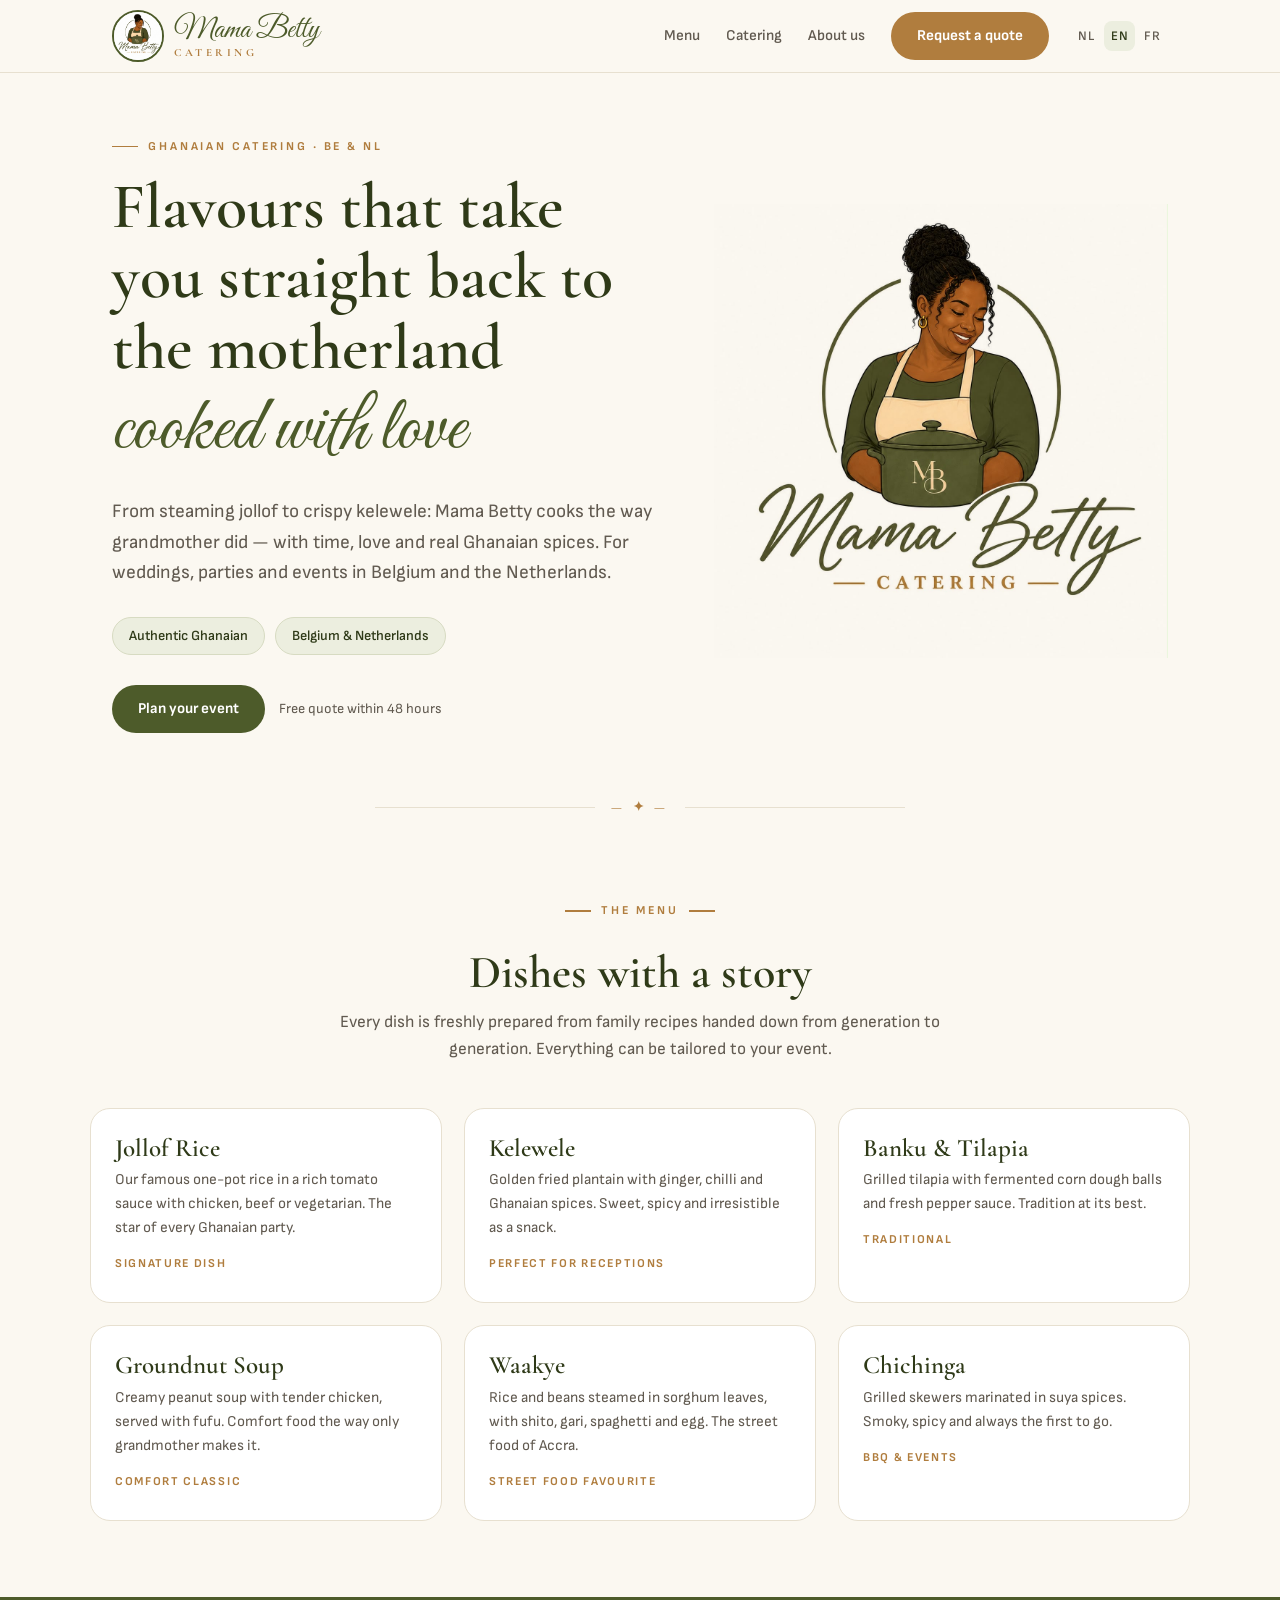
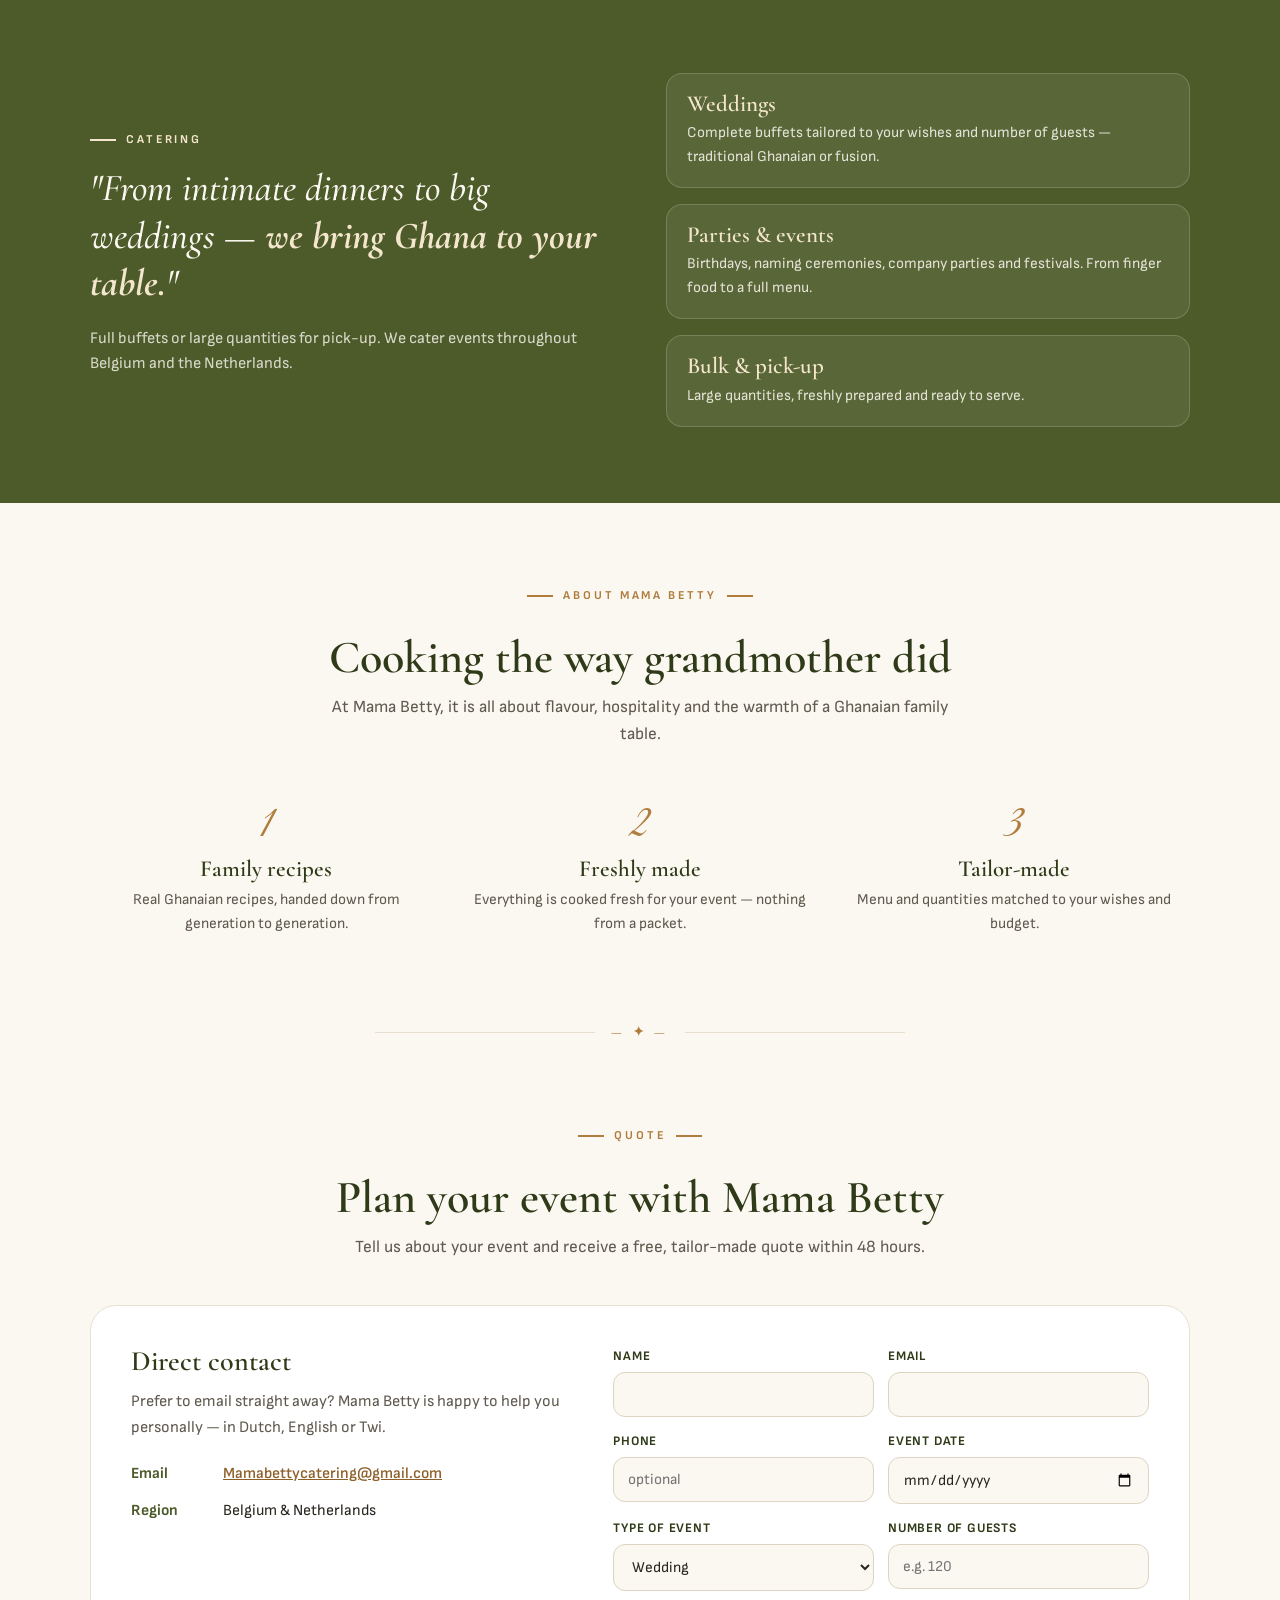
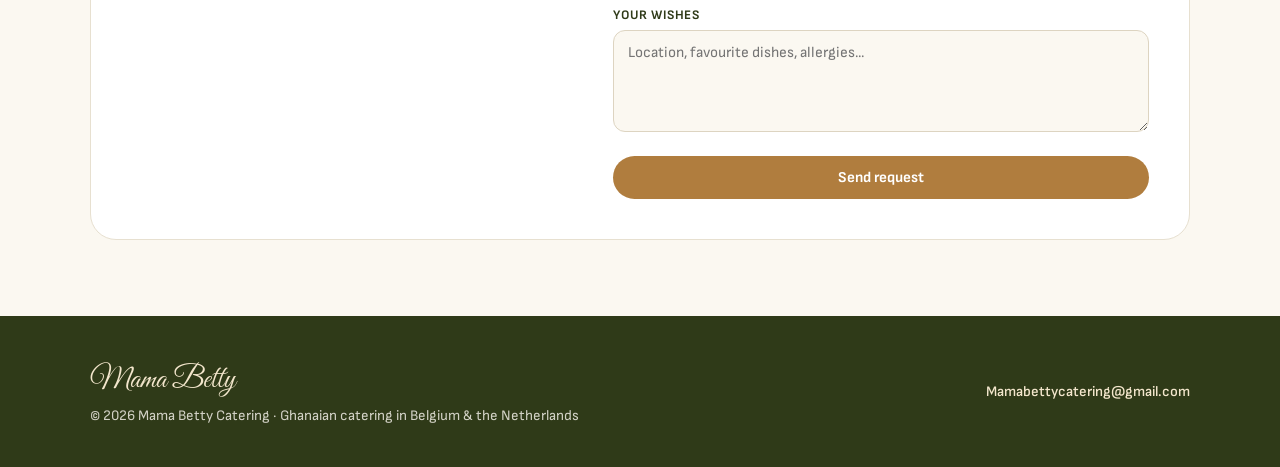
==== en/index.html @ f6ad390a "Engelse en Franse versie met taalkeuze NL/EN/FR Co-Authored-By: Claude Opus 5.5 <noreply@anthropic.c" ====
<!DOCTYPE html>
<html lang="en">
<head>
<meta charset="UTF-8">
<meta name="viewport" content="width=device-width, initial-scale=1.0">
<title>Mama Betty Catering — Ghanaian catering | Belgium &amp; Netherlands</title>
<meta name="description" content="Authentic Ghanaian catering for weddings, parties and events in Belgium and the Netherlands. Request a free, no-obligation quote.">
<meta property="og:title" content="Mama Betty Catering">
<meta property="og:description" content="Authentic Ghanaian catering for weddings, parties and events in Belgium and the Netherlands.">
<meta property="og:image" content="../logo.jpg">
<link rel="icon" href="../logo.jpg">
<link rel="canonical" href="https://www.mamabetty.be/en/">
<link rel="alternate" hreflang="nl" href="https://www.mamabetty.be/">
<link rel="alternate" hreflang="en" href="https://www.mamabetty.be/en/">
<link rel="alternate" hreflang="fr" href="https://www.mamabetty.be/fr/">
<link rel="alternate" hreflang="x-default" href="https://www.mamabetty.be/">
<link rel="preconnect" href="https://fonts.googleapis.com">
<link rel="preconnect" href="https://fonts.gstatic.com" crossorigin>
<link href="https://fonts.googleapis.com/css2?family=Cormorant+Garamond:ital,wght@0,500;0,600;0,700;1,500;1,600&family=Great+Vibes&family=Sofia+Sans:wght@400;500;600;700&display=swap" rel="stylesheet">
<link rel="stylesheet" href="../style.css">
</head>
<body>

<header>
  <div class="nav">
    <a class="brand" href="#top">
      <img src="../logo.jpg" alt="">
      <span class="brand-name">Mama Betty
        <small>Catering</small>
      </span>
    </a>
    <nav>
      <button class="menu-toggle" aria-label="Open menu" onclick="document.getElementById('navlinks').classList.toggle('open')">☰</button>
      <ul id="navlinks">
        <li><a href="#menu">Menu</a></li>
        <li><a href="#catering">Catering</a></li>
        <li><a href="#about">About us</a></li>
        <li><a href="#quote" class="btn btn-bronze">Request a quote</a></li>
      </ul>
      <div class="lang" aria-label="Language">
        <a href="../" hreflang="nl" lang="nl">NL</a>
        <a href="./" hreflang="en" lang="en" aria-current="true">EN</a>
        <a href="../fr/" hreflang="fr" lang="fr">FR</a>
      </div>
    </nav>
  </div>
</header>

<main id="top">

  <!-- HERO -->
  <div class="hero">
    <div>
      <span class="eyebrow">Ghanaian catering · BE &amp; NL</span>
      <h1>Flavours that take you straight back to the motherland
        <span class="script">cooked with love</span>
      </h1>
      <p class="lead">From steaming jollof to crispy kelewele: Mama Betty cooks the way grandmother did — with time, love and real Ghanaian spices. For weddings, parties and events in Belgium and the Netherlands.</p>
      <div class="hero-badges">
        <span class="badge">Authentic Ghanaian</span>
        <span class="badge">Belgium &amp; Netherlands</span>
      </div>
      <div class="hero-cta">
        <a class="btn" href="#quote">Plan your event</a>
        <span class="hero-note">Free quote within 48 hours</span>
      </div>
    </div>
    <img class="hero-logo" src="../logo.jpg" alt="Mama Betty Catering logo: Mama Betty holding a cooking pot">
  </div>

  <div class="divider" aria-hidden="true"><span>— ✦ —</span></div>

  <!-- MENU -->
  <section id="menu">
    <div class="wrap">
      <div class="section-head center">
        <span class="eyebrow">The menu</span>
        <h2>Dishes with a story</h2>
        <p>Every dish is freshly prepared from family recipes handed down from generation to generation. Everything can be tailored to your event.</p>
      </div>
      <div class="menu-grid">
        <article class="dish">
          <h3>Jollof Rice</h3>
          <p>Our famous one-pot rice in a rich tomato sauce with chicken, beef or vegetarian. The star of every Ghanaian party.</p>
          <span class="tag">Signature dish</span>
        </article>
        <article class="dish">
          <h3>Kelewele</h3>
          <p>Golden fried plantain with ginger, chilli and Ghanaian spices. Sweet, spicy and irresistible as a snack.</p>
          <span class="tag">Perfect for receptions</span>
        </article>
        <article class="dish">
          <h3>Banku &amp; Tilapia</h3>
          <p>Grilled tilapia with fermented corn dough balls and fresh pepper sauce. Tradition at its best.</p>
          <span class="tag">Traditional</span>
        </article>
        <article class="dish">
          <h3>Groundnut Soup</h3>
          <p>Creamy peanut soup with tender chicken, served with fufu. Comfort food the way only grandmother makes it.</p>
          <span class="tag">Comfort classic</span>
        </article>
        <article class="dish">
          <h3>Waakye</h3>
          <p>Rice and beans steamed in sorghum leaves, with shito, gari, spaghetti and egg. The street food of Accra.</p>
          <span class="tag">Street food favourite</span>
        </article>
        <article class="dish">
          <h3>Chichinga</h3>
          <p>Grilled skewers marinated in suya spices. Smoky, spicy and always the first to go.</p>
          <span class="tag">BBQ &amp; events</span>
        </article>
      </div>
    </div>
  </section>

  <!-- CATERING -->
  <section id="catering" class="green-section">
    <div class="wrap split">
      <div>
        <span class="eyebrow">Catering</span>
        <h2 class="big-quote">"From intimate dinners to big weddings — <strong>we bring Ghana to your table.</strong>"</h2>
        <p class="quote-sub">Full buffets or large quantities for pick-up. We cater events throughout Belgium and the Netherlands.</p>
      </div>
      <ul class="service-list">
        <li>
          <h3>Weddings</h3>
          <p>Complete buffets tailored to your wishes and number of guests — traditional Ghanaian or fusion.</p>
        </li>
        <li>
          <h3>Parties &amp; events</h3>
          <p>Birthdays, naming ceremonies, company parties and festivals. From finger food to a full menu.</p>
        </li>
        <li>
          <h3>Bulk &amp; pick-up</h3>
          <p>Large quantities, freshly prepared and ready to serve.</p>
        </li>
      </ul>
    </div>
  </section>

  <!-- ABOUT -->
  <section id="about">
    <div class="wrap">
      <div class="section-head center">
        <span class="eyebrow">About Mama Betty</span>
        <h2>Cooking the way grandmother did</h2>
        <p>At Mama Betty, it is all about flavour, hospitality and the warmth of a Ghanaian family table.</p>
      </div>
      <div class="why-grid">
        <div class="why">
          <div class="num">1</div>
          <h3>Family recipes</h3>
          <p>Real Ghanaian recipes, handed down from generation to generation.</p>
        </div>
        <div class="why">
          <div class="num">2</div>
          <h3>Freshly made</h3>
          <p>Everything is cooked fresh for your event — nothing from a packet.</p>
        </div>
        <div class="why">
          <div class="num">3</div>
          <h3>Tailor-made</h3>
          <p>Menu and quantities matched to your wishes and budget.</p>
        </div>
      </div>
    </div>
  </section>

  <div class="divider" aria-hidden="true"><span>— ✦ —</span></div>

  <!-- CONTACT / QUOTE -->
  <section id="quote">
    <div class="wrap">
      <div class="section-head center">
        <span class="eyebrow">Quote</span>
        <h2>Plan your event with Mama Betty</h2>
        <p>Tell us about your event and receive a free, tailor-made quote within 48 hours.</p>
      </div>
      <div class="contact-card">
        <div class="contact-info">
          <h3>Direct contact</h3>
          <p>Prefer to email straight away? Mama Betty is happy to help you personally — in Dutch, English or Twi.</p>
          <div class="contact-rows">
            <div><strong>Email</strong><a href="mailto:Mamabettycatering@gmail.com">Mamabettycatering@gmail.com</a></div>
            <div><strong>Region</strong><span>Belgium &amp; Netherlands</span></div>
          </div>
        </div>
        <form class="form" id="quoteForm" novalidate>
          <input type="text" name="_honey" class="hp" tabindex="-1" autocomplete="off" aria-hidden="true">
          <input type="hidden" name="Taal" value="Engels">
          <div class="form-row">
            <div>
              <label for="name">Name</label>
              <input id="name" name="Naam" type="text" required autocomplete="name">
            </div>
            <div>
              <label for="email">Email</label>
              <input id="email" name="email" type="email" required autocomplete="email">
            </div>
          </div>
          <div class="form-row">
            <div>
              <label for="phone">Phone</label>
              <input id="phone" name="Telefoon" type="tel" autocomplete="tel" placeholder="optional">
            </div>
            <div>
              <label for="date">Event date</label>
              <input id="date" name="Datum event" type="date">
            </div>
          </div>
          <div class="form-row">
            <div>
              <label for="type">Type of event</label>
              <select id="type" name="Type event">
                <option value="Bruiloft">Wedding</option>
                <option value="Feest / ceremonie">Party / ceremony</option>
                <option value="Bedrijfsevent">Corporate event</option>
                <option value="Bulk / afhaal">Bulk / pick-up</option>
                <option value="Anders">Other</option>
              </select>
            </div>
            <div>
              <label for="guests">Number of guests</label>
              <input id="guests" name="Aantal gasten" type="number" min="1" placeholder="e.g. 120">
            </div>
          </div>
          <div>
            <label for="msg">Your wishes</label>
            <textarea id="msg" name="Wensen" rows="4" placeholder="Location, favourite dishes, allergies..."></textarea>
          </div>
          <button class="btn btn-bronze" type="submit" id="submitBtn">Send request</button>
          <div class="form-msg" id="formMsg" role="status"></div>
        </form>
      </div>
    </div>
  </section>

</main>

<footer class="site">
  <div class="wrap">
    <div><span class="script">Mama Betty</span><br>© <span id="year"></span> Mama Betty Catering · Ghanaian catering in Belgium &amp; the Netherlands</div>
    <div><a href="mailto:Mamabettycatering@gmail.com">Mamabettycatering@gmail.com</a></div>
  </div>
</footer>

<script>
  document.getElementById('year').textContent = new Date().getFullYear();

  var form = document.getElementById('quoteForm');
  var msg = document.getElementById('formMsg');
  var btn = document.getElementById('submitBtn');

  function show(text, isError){
    msg.textContent = text;
    msg.className = 'form-msg' + (isError ? ' error' : '');
    msg.style.display = 'block';
  }

  form.addEventListener('submit', function(e){
    e.preventDefault();
    if (!form.Naam.value.trim() || !form.email.checkValidity() || !form.email.value){
      show('Please enter your name and a valid email address.', true);
      return;
    }
    var data = Object.fromEntries(new FormData(form).entries());
    data._subject = 'Nieuwe offerte-aanvraag (Engels): ' + data['Type event'] + ' (' + data.Naam + ')';
    data._template = 'table';
    data._captcha = 'false';

    btn.disabled = true;
    btn.textContent = 'Sending...';
    fetch('https://formsubmit.co/ajax/Mamabettycatering@gmail.com', {
      method: 'POST',
      headers: {'Content-Type':'application/json','Accept':'application/json'},
      body: JSON.stringify(data)
    })
    .then(function(r){ return r.json(); })
    .then(function(res){
      if (res.success === 'true' || res.success === true){
        show('Thank you! Your request has been sent. We will get back to you within 48 hours.', false);
        form.reset();
      } else {
        throw new Error(res.message || 'error');
      }
    })
    .catch(function(){
      show('Sending failed. Feel free to email us directly: Mamabettycatering@gmail.com', true);
    })
    .finally(function(){
      btn.disabled = false;
      btn.textContent = 'Send request';
    });
  });

  // close mobile menu after click
  document.querySelectorAll('#navlinks a').forEach(function(a){
    a.addEventListener('click', function(){ document.getElementById('navlinks').classList.remove('open'); });
  });
</script>
</body>
</html>
---- style.css ----
:root{
  --olive-900:#2F3A18;
  --olive-700:#4D5B2A;
  --olive-500:#6B7A3E;
  --olive-100:#ECEEDF;
  --cream:#FBF8F1;
  --apron:#F3E6CC;
  --bronze:#B07D3E;
  --bronze-dark:#8E6029;
  --ink:#2A2620;
  --ink-soft:#615A50;
  --line:#E7E0D0;
}
*{margin:0;padding:0;box-sizing:border-box}
html{scroll-behavior:smooth}
body{
  font-family:'Sofia Sans',sans-serif;
  background:var(--cream);
  color:var(--ink);
  line-height:1.6;
  font-size:17px;
}
h1,h2,h3{font-family:'Cormorant Garamond',serif;line-height:1.1}
img{max-width:100%;display:block}
a{color:inherit}
.script{font-family:'Great Vibes',cursive;font-weight:400}

/* ---------- NAV ---------- */
header{
  position:sticky;top:0;z-index:50;
  background:rgba(251,248,241,.95);
  backdrop-filter:blur(8px);
  border-bottom:1px solid var(--line);
}
.nav{
  max-width:1100px;margin:0 auto;padding:10px 22px;
  display:flex;align-items:center;justify-content:space-between;gap:16px;
  position:relative;
}
.brand{display:flex;align-items:center;gap:10px;text-decoration:none}
.brand img{width:52px;height:52px;object-fit:cover;object-position:50% 22%;border-radius:50%;border:2px solid var(--olive-700);background:#fff}
.brand-name{font-family:'Great Vibes',cursive;font-size:30px;color:var(--olive-700);line-height:1}
.brand-name small{display:block;font-family:'Cormorant Garamond',serif;font-weight:700;font-size:11px;letter-spacing:.32em;text-transform:uppercase;color:var(--bronze);margin-top:2px}
nav ul{display:flex;gap:26px;list-style:none;align-items:center}
nav a{text-decoration:none;font-weight:600;font-size:15px;color:var(--ink-soft)}
nav a:hover{color:var(--olive-700)}
.btn{
  display:inline-block;background:var(--olive-700);color:#fff;
  padding:12px 26px;border-radius:999px;text-decoration:none;
  font-weight:700;font-size:15px;border:none;cursor:pointer;font-family:inherit;
  transition:transform .15s ease, background .15s ease;
}
.btn:hover{background:var(--olive-900);transform:translateY(-1px)}
.btn:focus-visible{outline:3px solid var(--bronze);outline-offset:2px}
.btn:disabled{opacity:.6;cursor:wait;transform:none}
nav a.btn{color:#fff}
.btn-bronze{background:var(--bronze)}
.btn-bronze:hover{background:var(--bronze-dark)}
.menu-toggle{display:none;background:none;border:none;font-size:26px;cursor:pointer;color:var(--olive-900)}
nav{display:flex;align-items:center;gap:22px}
.lang{display:flex;gap:2px;font-size:13px;font-weight:700;letter-spacing:.06em}
.lang a{padding:5px 7px;border-radius:8px;color:var(--ink-soft);text-decoration:none;font-size:13px}
.lang a:hover{color:var(--olive-700);background:var(--olive-100)}
.lang a[aria-current]{color:var(--olive-900);background:var(--olive-100)}

/* ---------- HERO ---------- */
.hero{
  max-width:1100px;margin:0 auto;padding:56px 22px 64px;
  display:grid;grid-template-columns:1.1fr .9fr;gap:48px;align-items:center;
}
.eyebrow{
  display:inline-flex;align-items:center;gap:10px;
  font-size:12px;font-weight:700;letter-spacing:.24em;text-transform:uppercase;
  color:var(--bronze);margin-bottom:16px;
}
.eyebrow::before{content:"";width:26px;height:1.5px;background:var(--bronze)}
.hero h1{
  font-size:clamp(40px,5.6vw,64px);font-weight:600;color:var(--olive-900);
}
.hero h1 .script{display:block;color:var(--olive-700);font-size:1.2em;line-height:1.15;margin-top:4px}
.hero p.lead{margin:22px 0 28px;font-size:19px;color:var(--ink-soft);max-width:52ch}
.hero-badges{display:flex;flex-wrap:wrap;gap:10px;margin-bottom:30px}
.badge{
  background:var(--olive-100);color:var(--olive-900);
  border:1px solid #D7DBC2;border-radius:999px;
  padding:7px 16px;font-size:14px;font-weight:600;
}
.hero-cta{display:flex;gap:14px;flex-wrap:wrap;align-items:center}
.hero-note{font-size:14px;color:var(--ink-soft)}
.hero-logo{
  width:100%;max-width:460px;margin:0 auto;
  mix-blend-mode:multiply;
}

/* ---------- SECTIONS ---------- */
section{padding:76px 22px}
.wrap{max-width:1100px;margin:0 auto}
.section-head{max-width:640px;margin-bottom:44px}
.section-head.center{margin-left:auto;margin-right:auto;text-align:center}
.section-head.center .eyebrow::after{content:"";width:26px;height:1.5px;background:var(--bronze)}
.section-head h2{font-size:clamp(32px,4vw,46px);font-weight:600;color:var(--olive-900);margin:10px 0 12px}
.section-head p{color:var(--ink-soft);font-size:17px}

.divider{display:flex;align-items:center;justify-content:center;gap:16px;color:var(--bronze);padding:0 22px}
.divider::before,.divider::after{content:"";height:1px;flex:1;max-width:220px;background:var(--line)}
.divider span{font-family:'Cormorant Garamond',serif;font-weight:700;letter-spacing:.3em;font-size:13px}

/* menu */
.menu-grid{display:grid;grid-template-columns:repeat(3,1fr);gap:22px}
.dish{
  background:#fff;border:1px solid var(--line);border-radius:20px;
  padding:26px 24px;transition:transform .18s ease, box-shadow .18s ease;
}
.dish:hover{transform:translateY(-4px);box-shadow:0 16px 36px rgba(47,58,24,.10)}
.dish-photo{
  display:block;width:calc(100% + 48px);max-width:none;margin:-26px -24px 20px;
  aspect-ratio:4/3;object-fit:cover;border-radius:19px 19px 0 0;background:var(--olive-100);
}
.dish h3{font-size:25px;font-weight:600;color:var(--olive-900);margin-bottom:6px}
.dish p{font-size:15px;color:var(--ink-soft)}
.dish .tag{
  display:inline-block;margin-top:14px;font-size:12px;font-weight:700;
  letter-spacing:.14em;text-transform:uppercase;color:var(--bronze);
}

/* catering */
.split{display:grid;grid-template-columns:1fr 1fr;gap:52px;align-items:center}
.green-section{background:var(--olive-700);color:var(--cream)}
.green-section .eyebrow{color:var(--apron)}
.green-section .eyebrow::before{background:var(--apron)}
.service-list{list-style:none;display:grid;gap:16px}
.service-list li{
  background:rgba(251,248,241,.07);
  border:1px solid rgba(251,248,241,.18);
  border-radius:16px;padding:18px 20px;
}
.service-list h3{font-size:23px;color:var(--apron);margin-bottom:4px;font-weight:600}
.service-list p{font-size:15px;color:rgba(251,248,241,.85)}
.big-quote{
  font-family:'Cormorant Garamond',serif;font-style:italic;font-weight:500;
  font-size:clamp(28px,3.4vw,38px);line-height:1.25;color:var(--cream);
}
.big-quote strong{color:var(--apron);font-weight:700}
.quote-sub{margin-top:18px;color:rgba(251,248,241,.8);font-size:16px}

/* waarom */
.why-grid{display:grid;grid-template-columns:repeat(3,1fr);gap:22px}
.why{text-align:center;padding:10px}
.why .num{font-family:'Great Vibes',cursive;font-size:46px;color:var(--bronze);line-height:1}
.why h3{font-size:23px;color:var(--olive-900);margin:8px 0 6px;font-weight:600}
.why p{font-size:15px;color:var(--ink-soft)}

/* contact */
.contact-card{
  background:#fff;border:1px solid var(--line);border-radius:26px;
  padding:40px;display:grid;grid-template-columns:.9fr 1.1fr;gap:44px;
}
.contact-info h3{font-size:28px;color:var(--olive-900);font-weight:600;margin-bottom:12px}
.contact-info p{color:var(--ink-soft);font-size:16px;margin-bottom:22px}
.contact-rows{display:grid;gap:12px;font-size:15.5px}
.contact-rows div{display:flex;gap:12px;align-items:baseline;flex-wrap:wrap}
.contact-rows strong{min-width:80px;color:var(--olive-700)}
.contact-rows a{color:var(--bronze-dark);font-weight:600;word-break:break-all}
.form{display:grid;gap:14px}
.form label{display:block;margin-bottom:5px;font-size:13px;font-weight:700;letter-spacing:.06em;text-transform:uppercase;color:var(--olive-900)}
.form input,.form select,.form textarea{
  width:100%;padding:12px 14px;border:1.5px solid #DDD4C1;border-radius:12px;
  font-family:inherit;font-size:15px;background:var(--cream);color:var(--ink);
}
.form input:focus,.form select:focus,.form textarea:focus{
  outline:none;border-color:var(--olive-700);box-shadow:0 0 0 3px rgba(77,91,42,.15);
}
.form-row{display:grid;grid-template-columns:1fr 1fr;gap:14px}
.hp{position:absolute;left:-9999px}
.form-msg{
  display:none;padding:14px 16px;border-radius:12px;font-weight:600;font-size:15px;
  background:var(--olive-100);border:1px solid #CBD1AE;color:var(--olive-900);
}
.form-msg.error{background:#FBEDE8;border-color:#EBC3B5;color:#8A2F14}

/* footer */
footer.site{
  background:var(--olive-900);color:rgba(251,248,241,.8);
  padding:40px 22px;font-size:14.5px;
}
footer.site .wrap{display:flex;justify-content:space-between;gap:20px;flex-wrap:wrap;align-items:center}
footer.site .script{font-size:30px;color:var(--apron)}
footer.site a{color:var(--apron);text-decoration:none;font-weight:600}

@media (prefers-reduced-motion:reduce){
  *{transition:none!important;animation:none!important}
  html{scroll-behavior:auto}
}
@media (max-width:860px){
  .hero{grid-template-columns:1fr;padding-top:28px;text-align:center}
  .hero-logo{max-width:320px;order:-1}
  .hero p.lead{margin-left:auto;margin-right:auto}
  .hero-badges,.hero-cta{justify-content:center}
  .eyebrow::before{display:none}
  .menu-grid{grid-template-columns:1fr 1fr}
  .why-grid{grid-template-columns:1fr 1fr}
  .split,.contact-card{grid-template-columns:1fr}
  nav ul{
    display:none;position:absolute;top:100%;left:0;right:0;
    background:var(--cream);flex-direction:column;padding:18px 22px;gap:16px;
    border-bottom:1px solid var(--line);
  }
  nav ul.open{display:flex}
  .menu-toggle{display:block;order:3}
}
@media (max-width:560px){
  .menu-grid,.why-grid{grid-template-columns:1fr}
  .form-row{grid-template-columns:1fr}
  .contact-card{padding:24px}
  section{padding:60px 16px}
  .brand-name{font-size:26px}
  .nav{padding:10px 16px;gap:10px}
  .brand img{width:44px;height:44px}
  nav{gap:10px}
  .lang a{padding:4px 5px;letter-spacing:0}
}
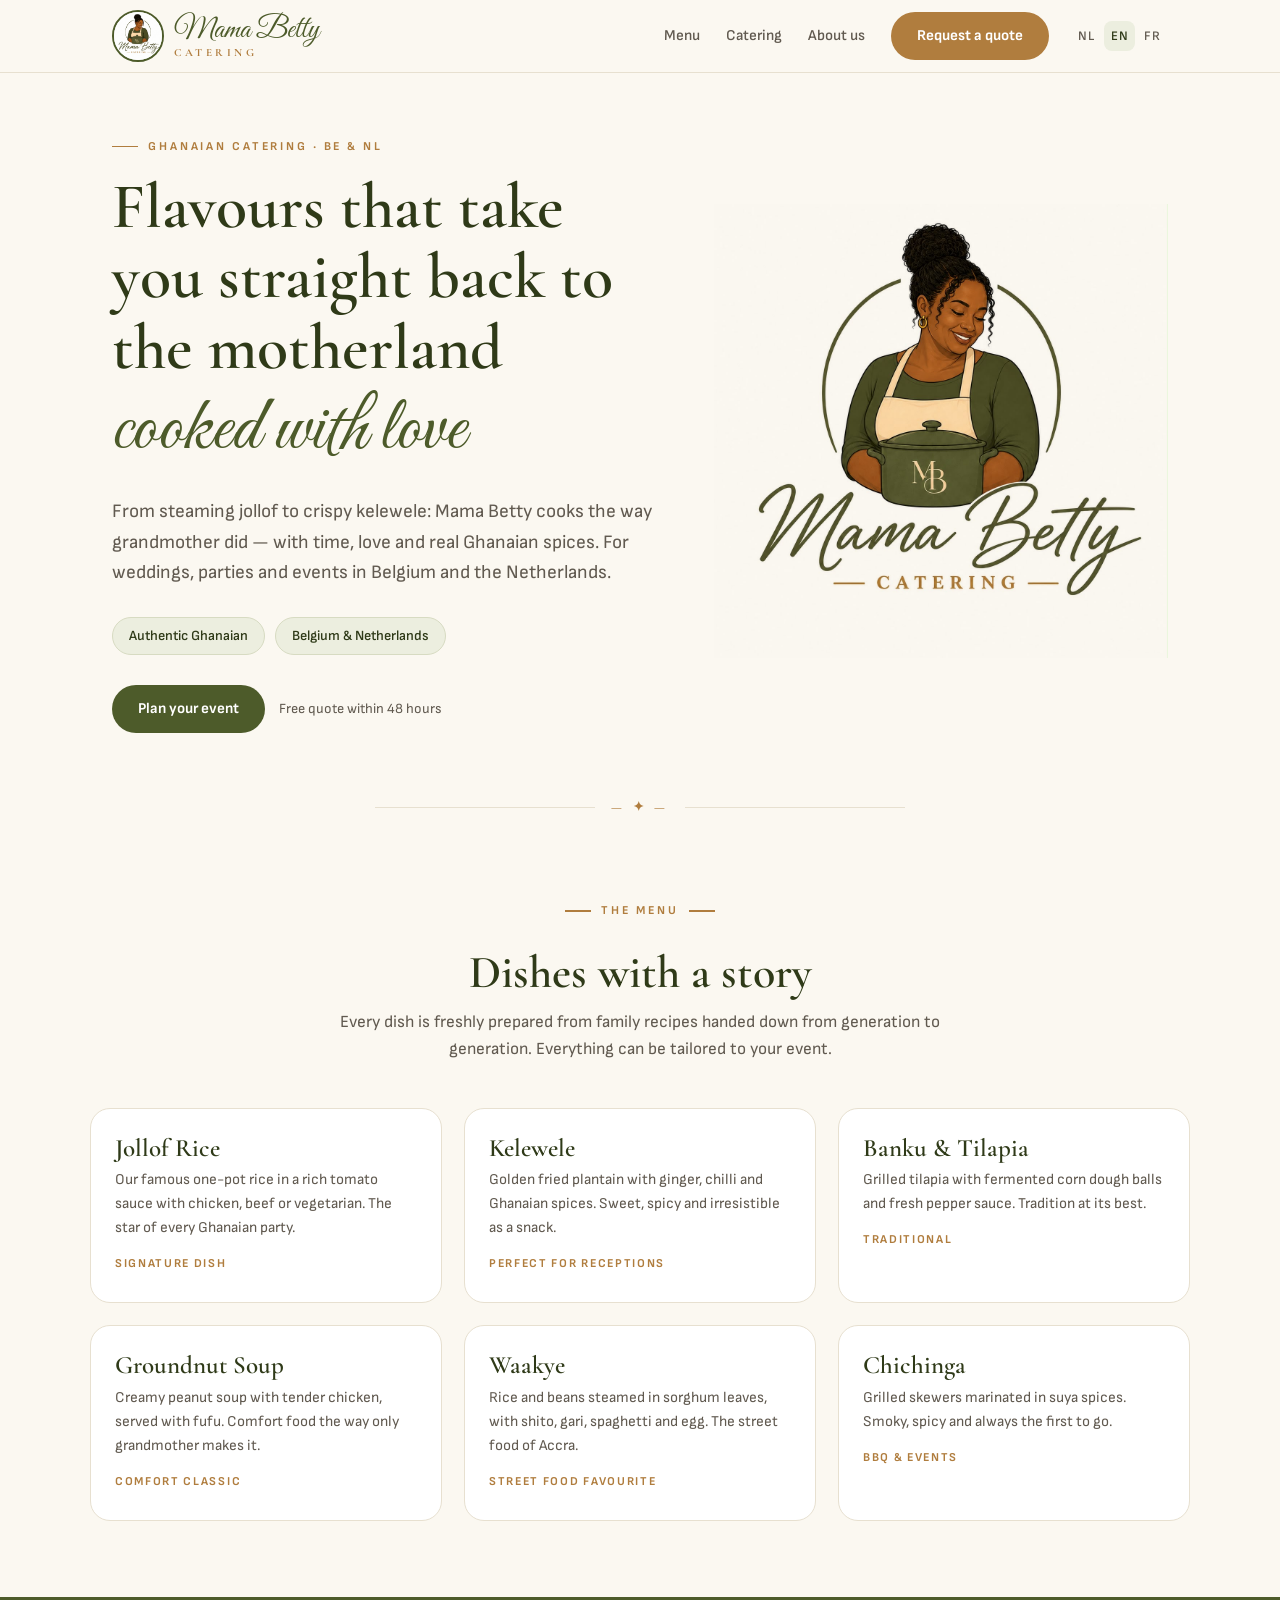
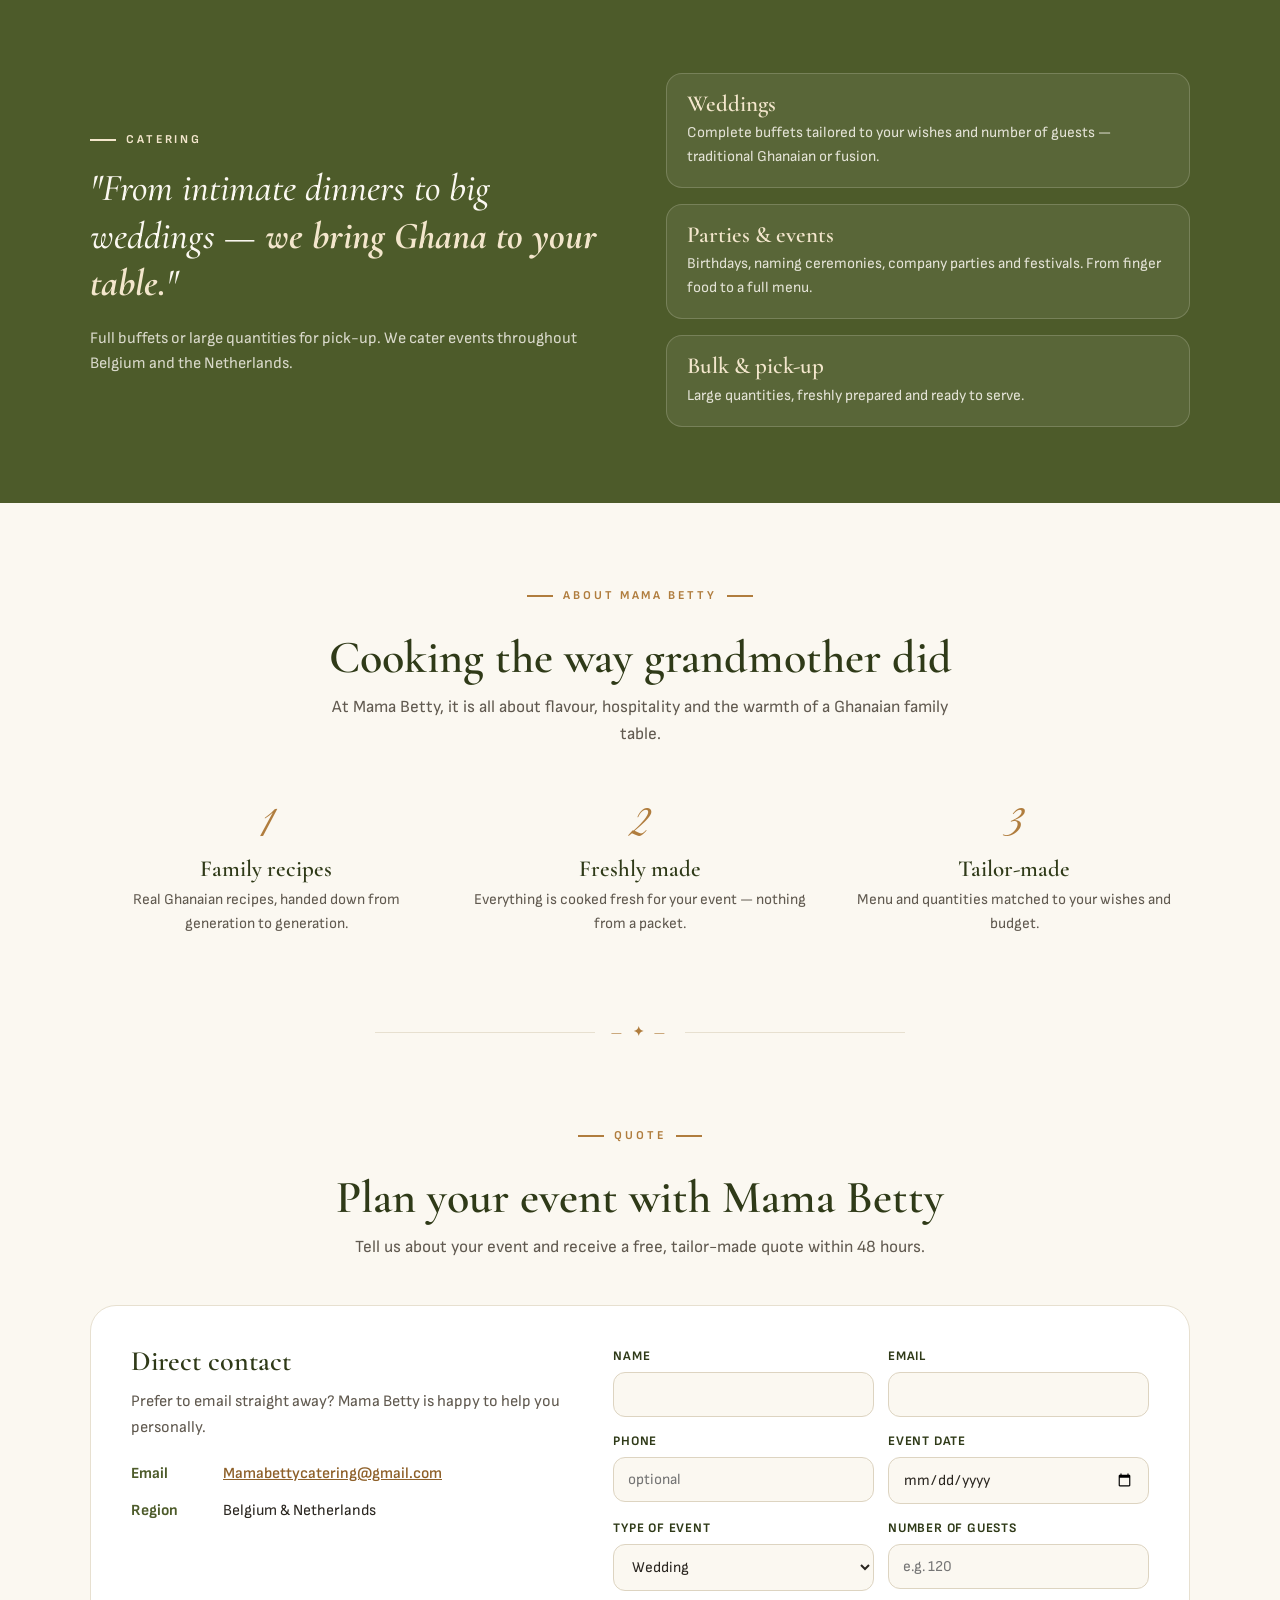
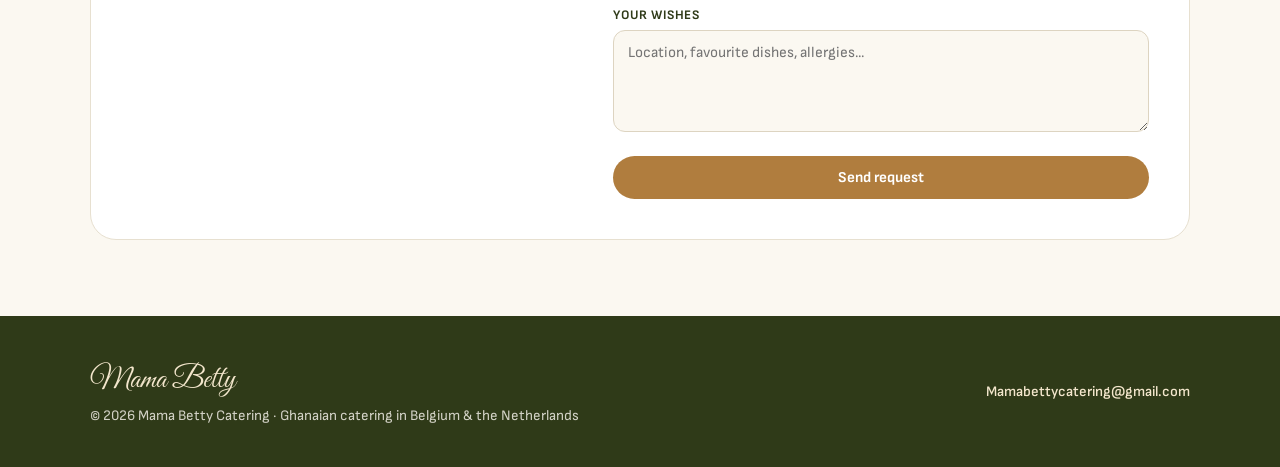
==== commit 48215c28: "Verwijder talen bij rechtstreeks contact Co-Authored-By: Claude Opus 5.5 <noreply@anthropic.com> Cla" ====
--- a/en/index.html
+++ b/en/index.html
@@ -179,7 +179,7 @@
       <div class="contact-card">
         <div class="contact-info">
           <h3>Direct contact</h3>
-          <p>Prefer to email straight away? Mama Betty is happy to help you personally — in Dutch, English or Twi.</p>
+          <p>Prefer to email straight away? Mama Betty is happy to help you personally.</p>
           <div class="contact-rows">
             <div><strong>Email</strong><a href="mailto:Mamabettycatering@gmail.com">Mamabettycatering@gmail.com</a></div>
             <div><strong>Region</strong><span>Belgium &amp; Netherlands</span></div>
